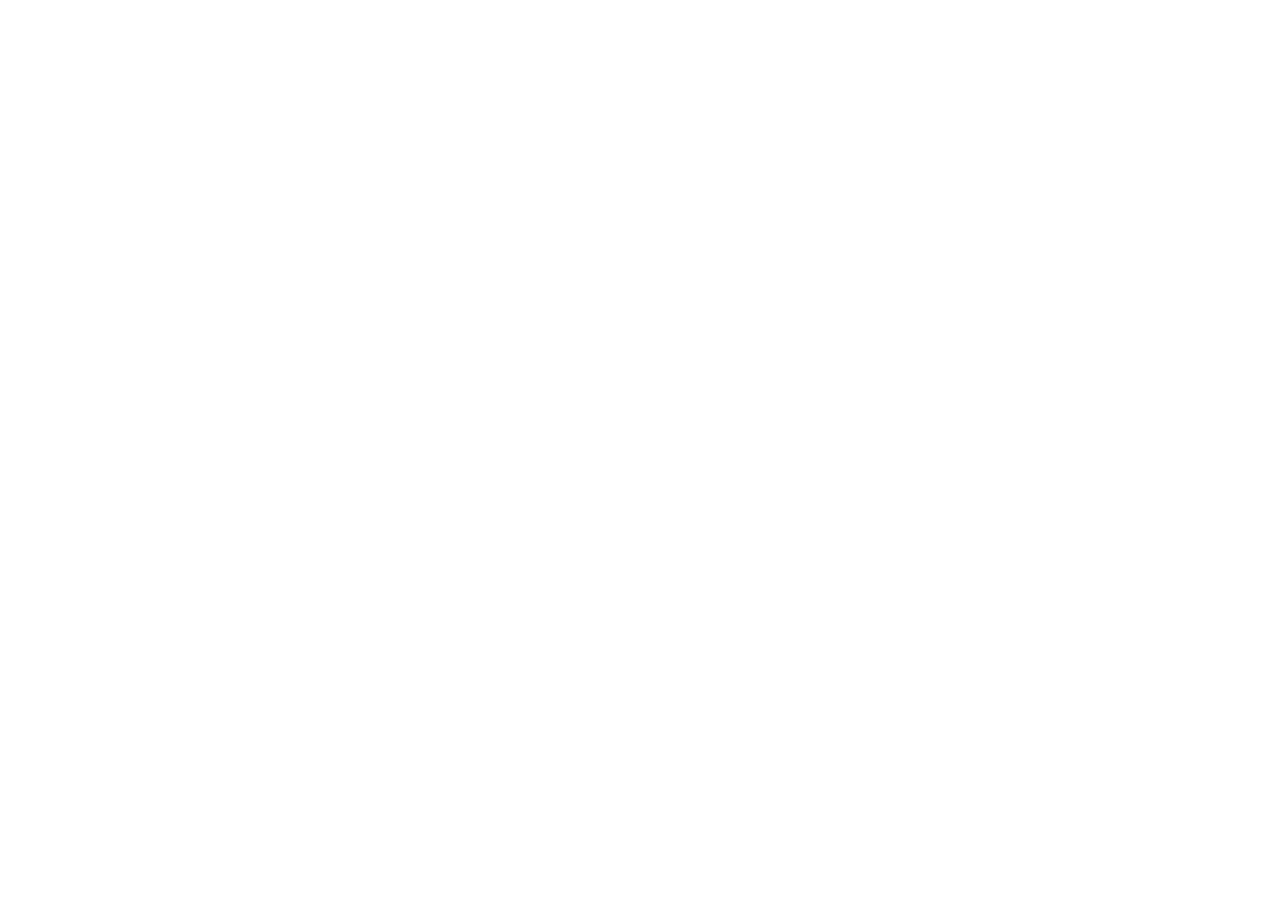
==== index.html @ f6c392ef "feat: initialize Layout Architect project Set up project structure, build configuration, and depende" ====
<!doctype html>
<html lang="en">
  <head>
    <meta charset="UTF-8" />
    <meta name="viewport" content="width=device-width, initial-scale=1.0" />
    <title>Layout Architect | Architecture, Engineering & Interior Design</title>
    <meta name="description" content="Layout Architect is a premier architecture, engineering, and interior design firm specializing in KDA plan approvals, structural design, soil testing, surveying, and turnkey construction." />
    <meta property="og:title" content="Layout Architect | Architecture, Engineering & Interior Design" />
    <meta property="og:description" content="Architecture, Engineering, Interior Design, KDA Plan Approvals, Structural Design & Construction." />
    <meta property="og:type" content="website" />
    <meta name="twitter:card" content="summary_large_image" />
    <link rel="preconnect" href="https://fonts.googleapis.com">
    <link rel="preconnect" href="https://fonts.gstatic.com" crossorigin>
    <link href="https://fonts.googleapis.com/css2?family=Cormorant+Garamond:ital,wght@0,400;0,500;0,600;0,700;1,400;1,500;1,600;1,700&family=Playfair+Display:ital,wght@0,400;0,500;0,600;0,700;1,400;1,600&family=Plus+Jakarta+Sans:wght@300;400;500;600;700&family=Inter:wght@300;400;500;600;700&display=swap" rel="stylesheet">
  </head>
  <body class="bg-[#FAFAFA] text-[#0D0D0D] font-sans antialiased selection:bg-[#E31E24] selection:text-white">
    <div id="root"></div>
    <script type="module" src="/src/main.tsx"></script>
  </body>
</html>
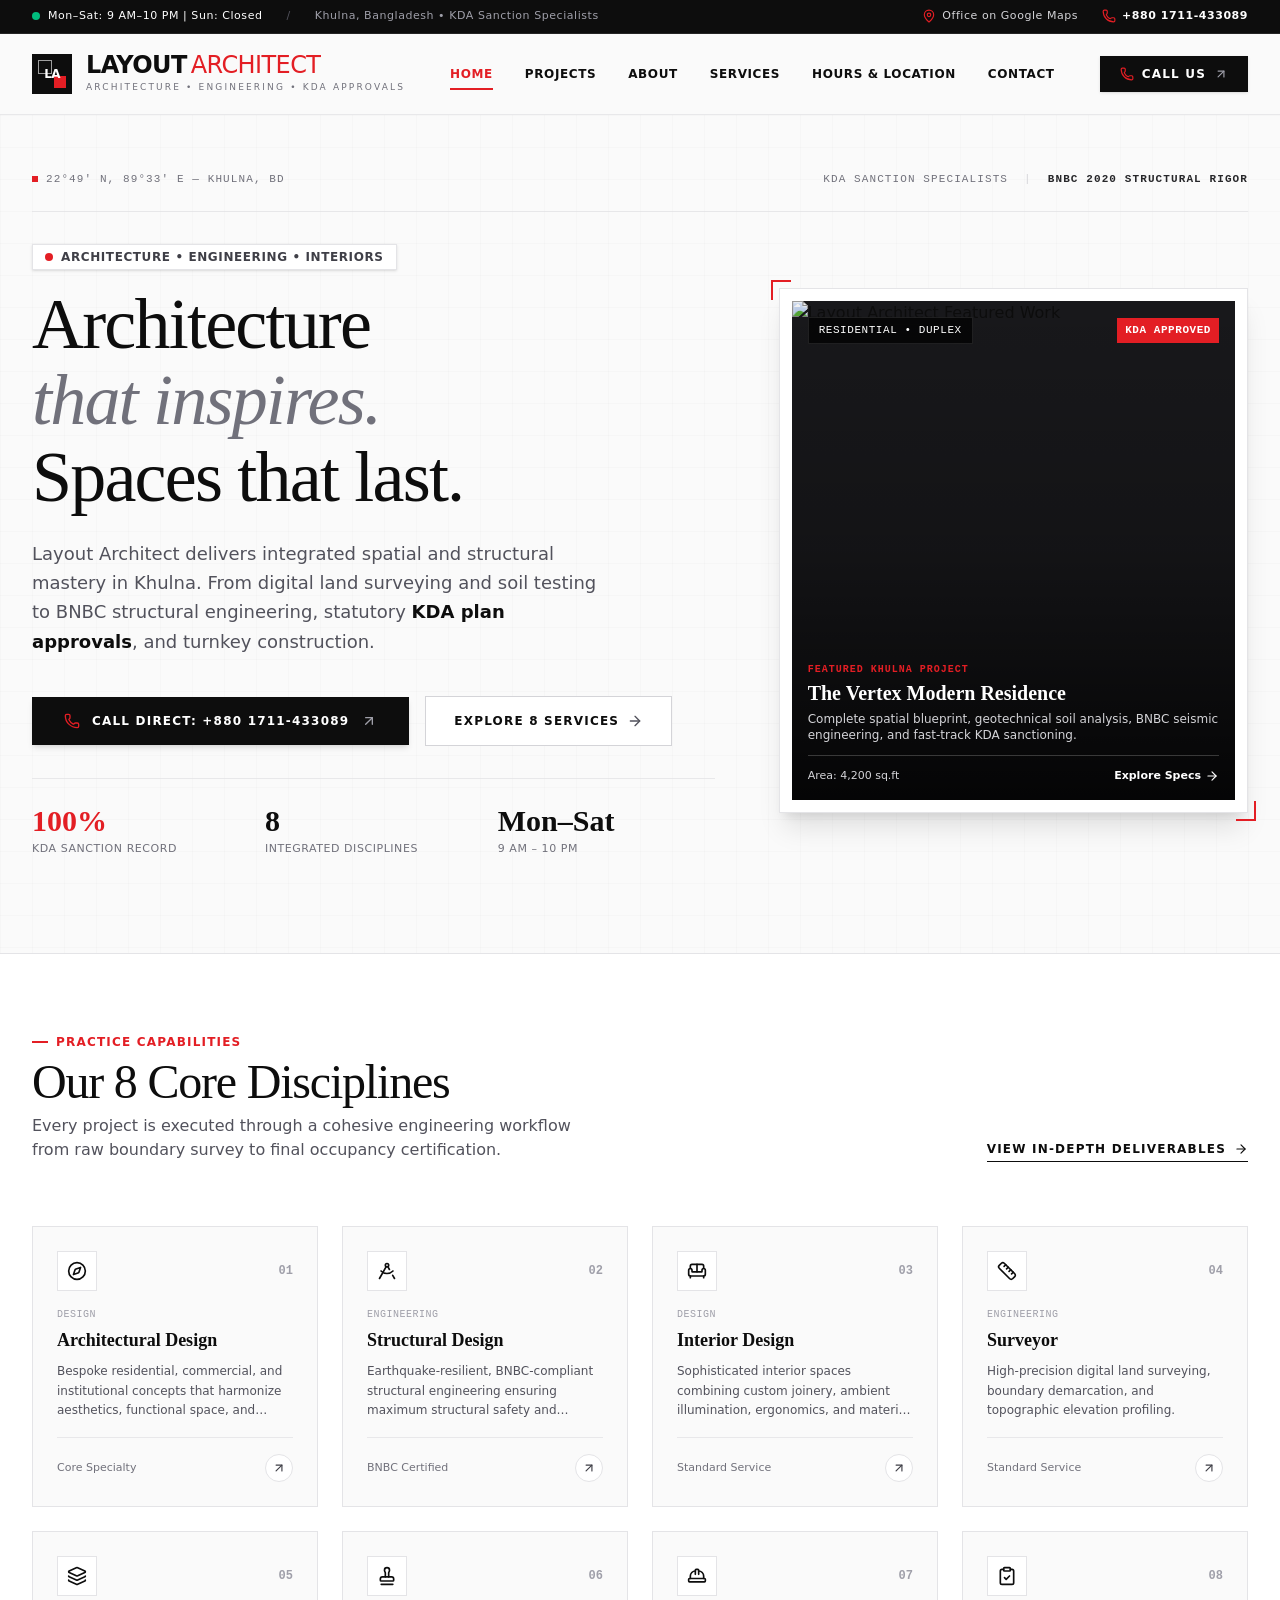
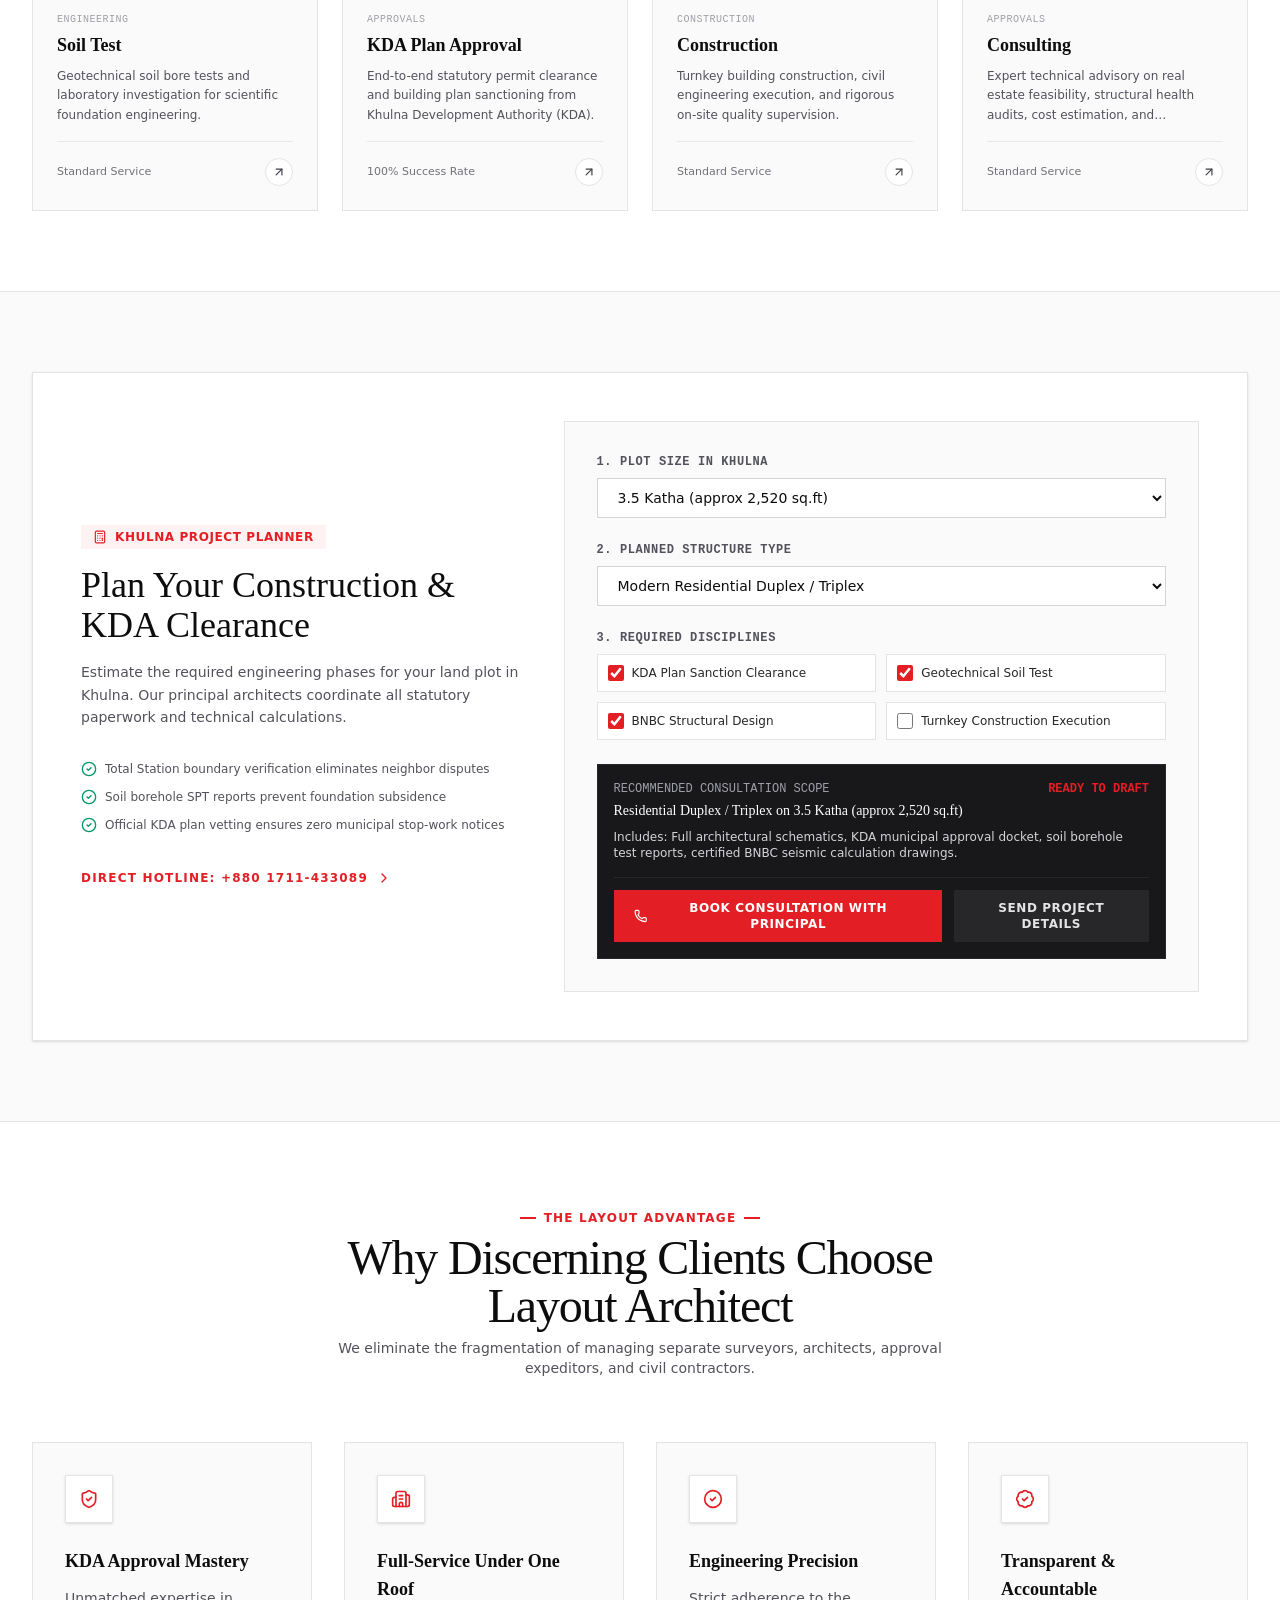
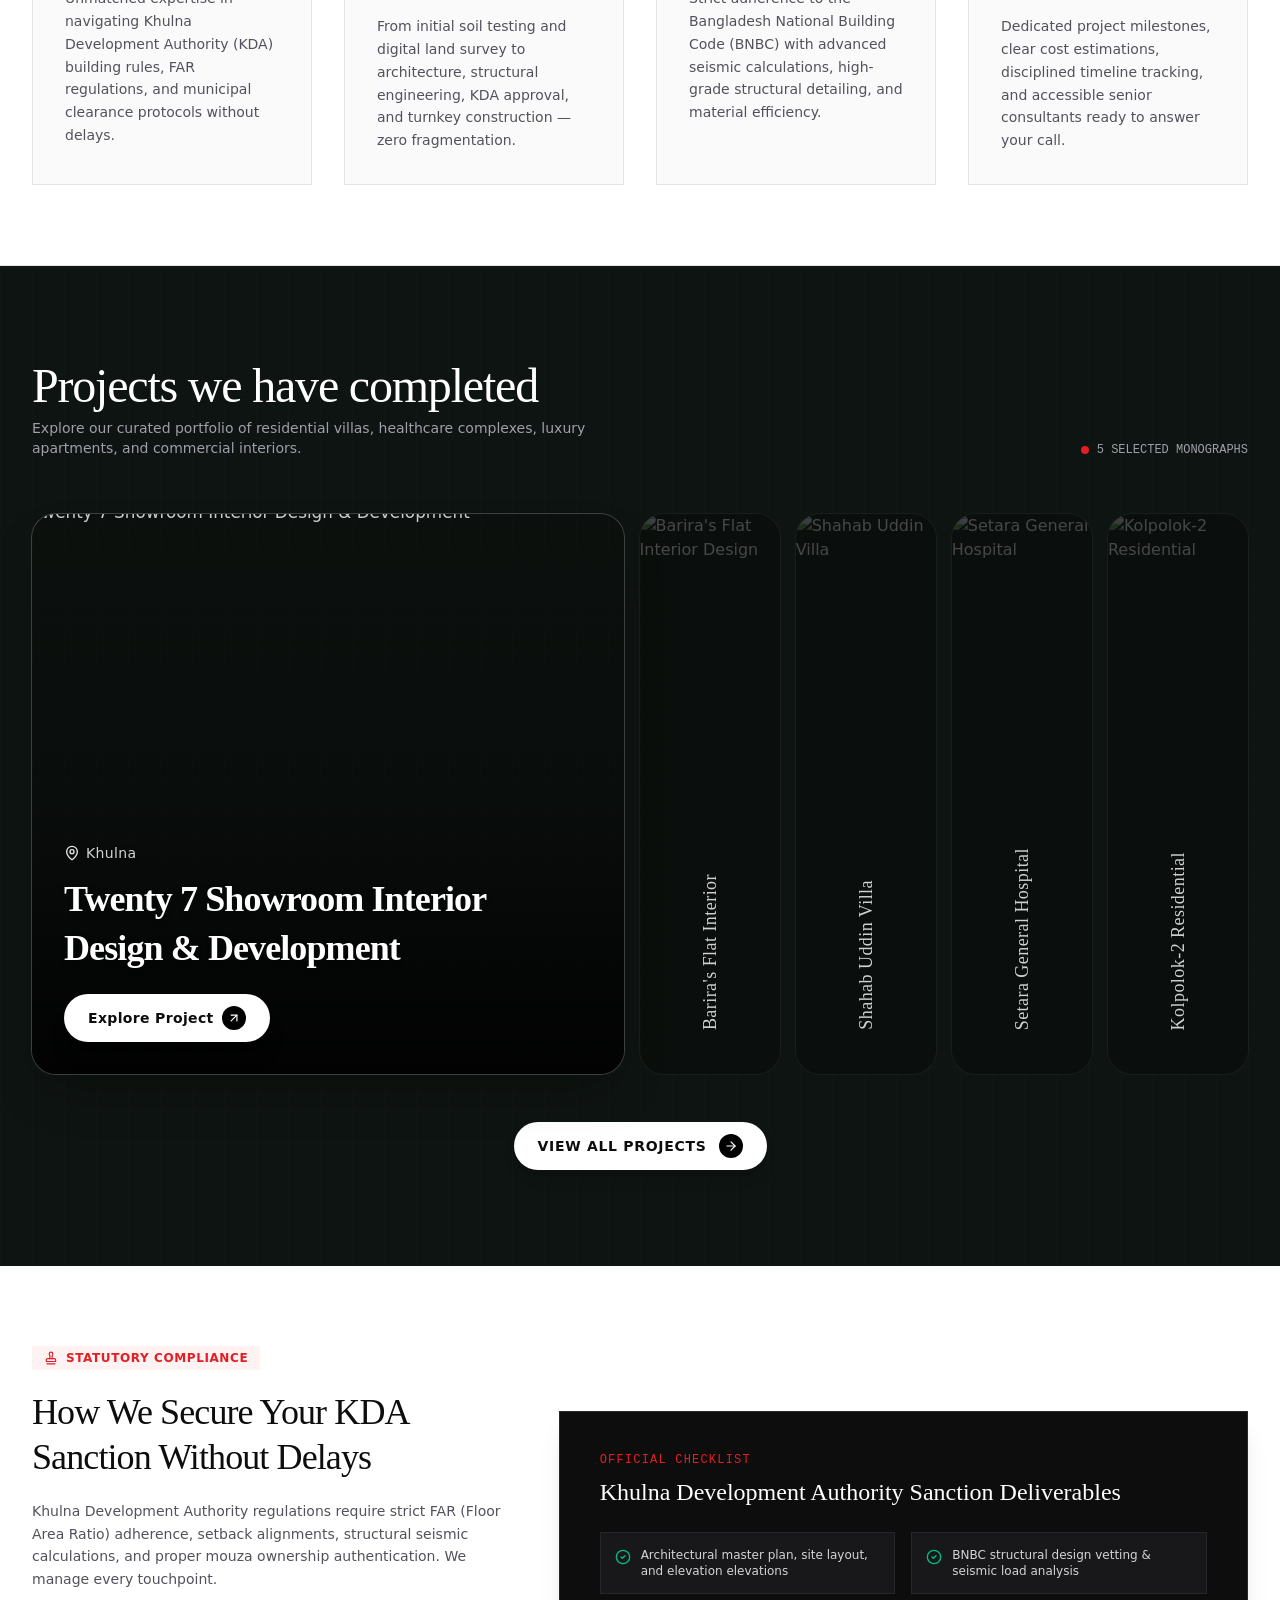
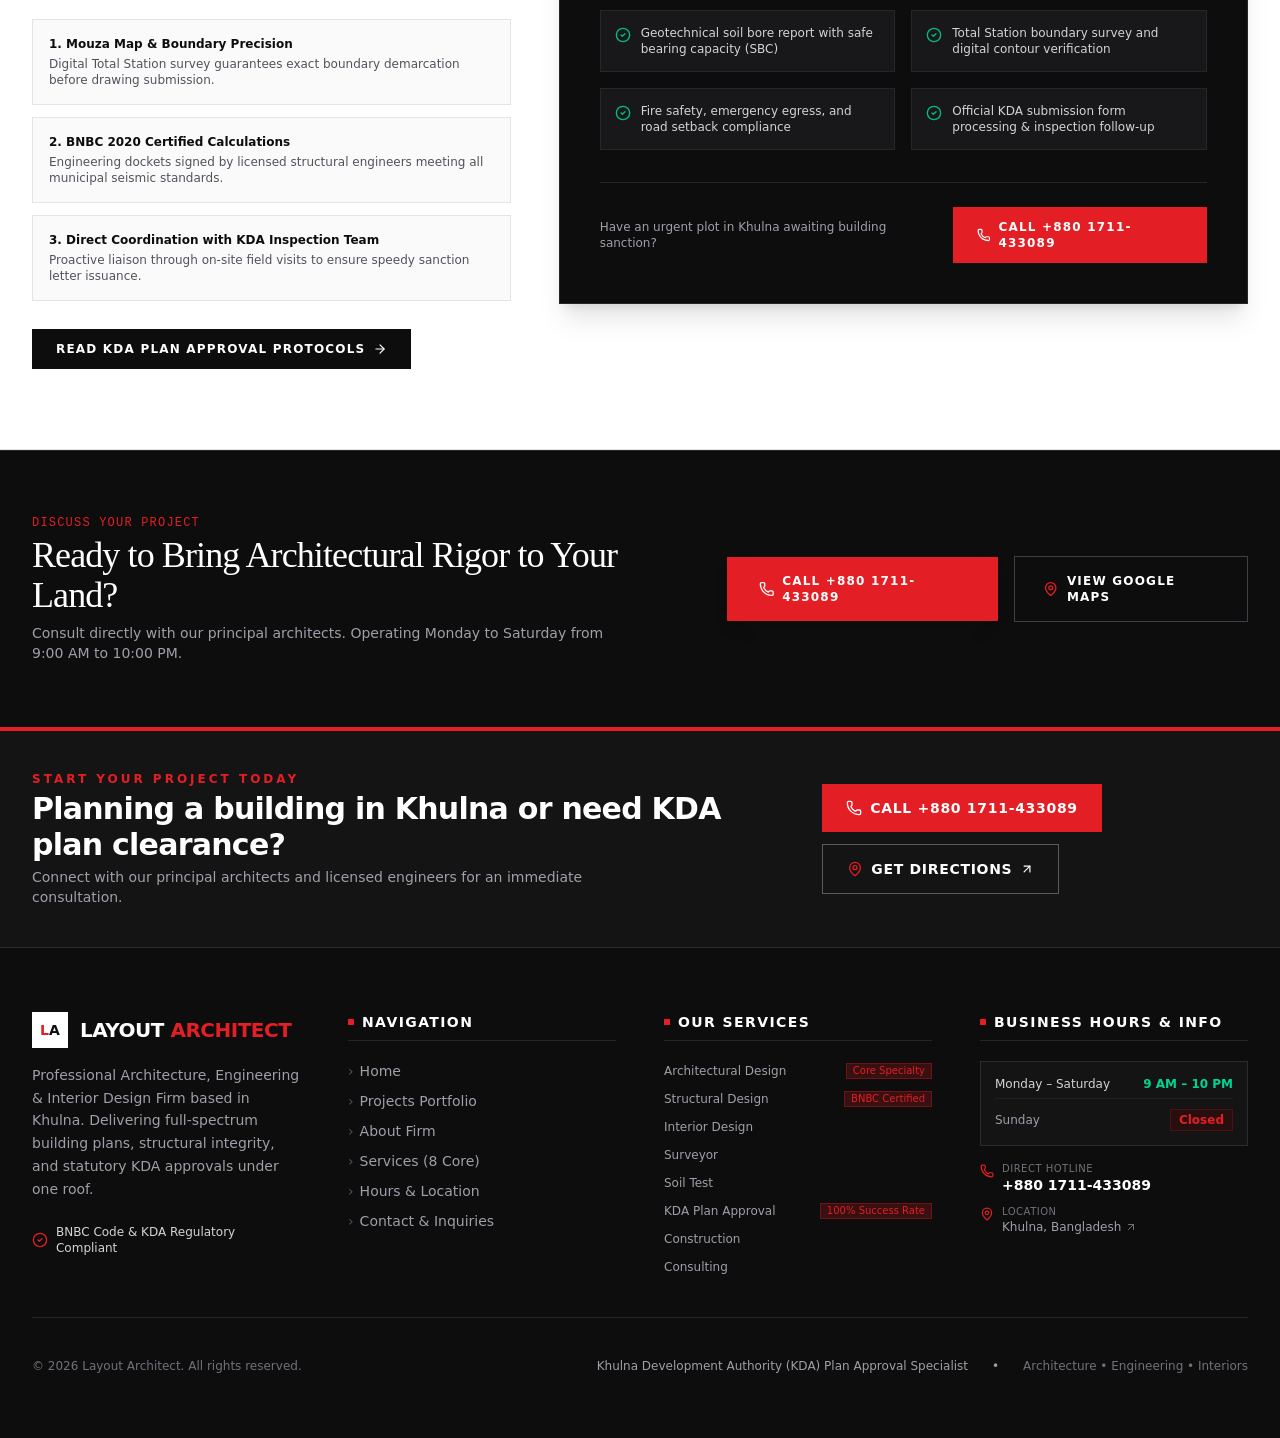
==== commit 3041178b: "deploy: b7b6b8722927a96fa086b13c3a2c562feb50caed" ====
--- a/index.html
+++ b/index.html
@@ -12,10 +12,11 @@
     <link rel="preconnect" href="https://fonts.googleapis.com">
     <link rel="preconnect" href="https://fonts.gstatic.com" crossorigin>
     <link href="https://fonts.googleapis.com/css2?family=Cormorant+Garamond:ital,wght@0,400;0,500;0,600;0,700;1,400;1,500;1,600;1,700&family=Playfair+Display:ital,wght@0,400;0,500;0,600;0,700;1,400;1,600&family=Plus+Jakarta+Sans:wght@300;400;500;600;700&family=Inter:wght@300;400;500;600;700&display=swap" rel="stylesheet">
+    <script type="module" crossorigin src="./assets/index-nyCfJ-d-.js"></script>
+    <link rel="stylesheet" crossorigin href="./assets/index-C_BkYYhA.css">
   </head>
   <body class="bg-[#FAFAFA] text-[#0D0D0D] font-sans antialiased selection:bg-[#E31E24] selection:text-white">
     <div id="root"></div>
-    <script type="module" src="/src/main.tsx"></script>
   </body>
 </html>
 
